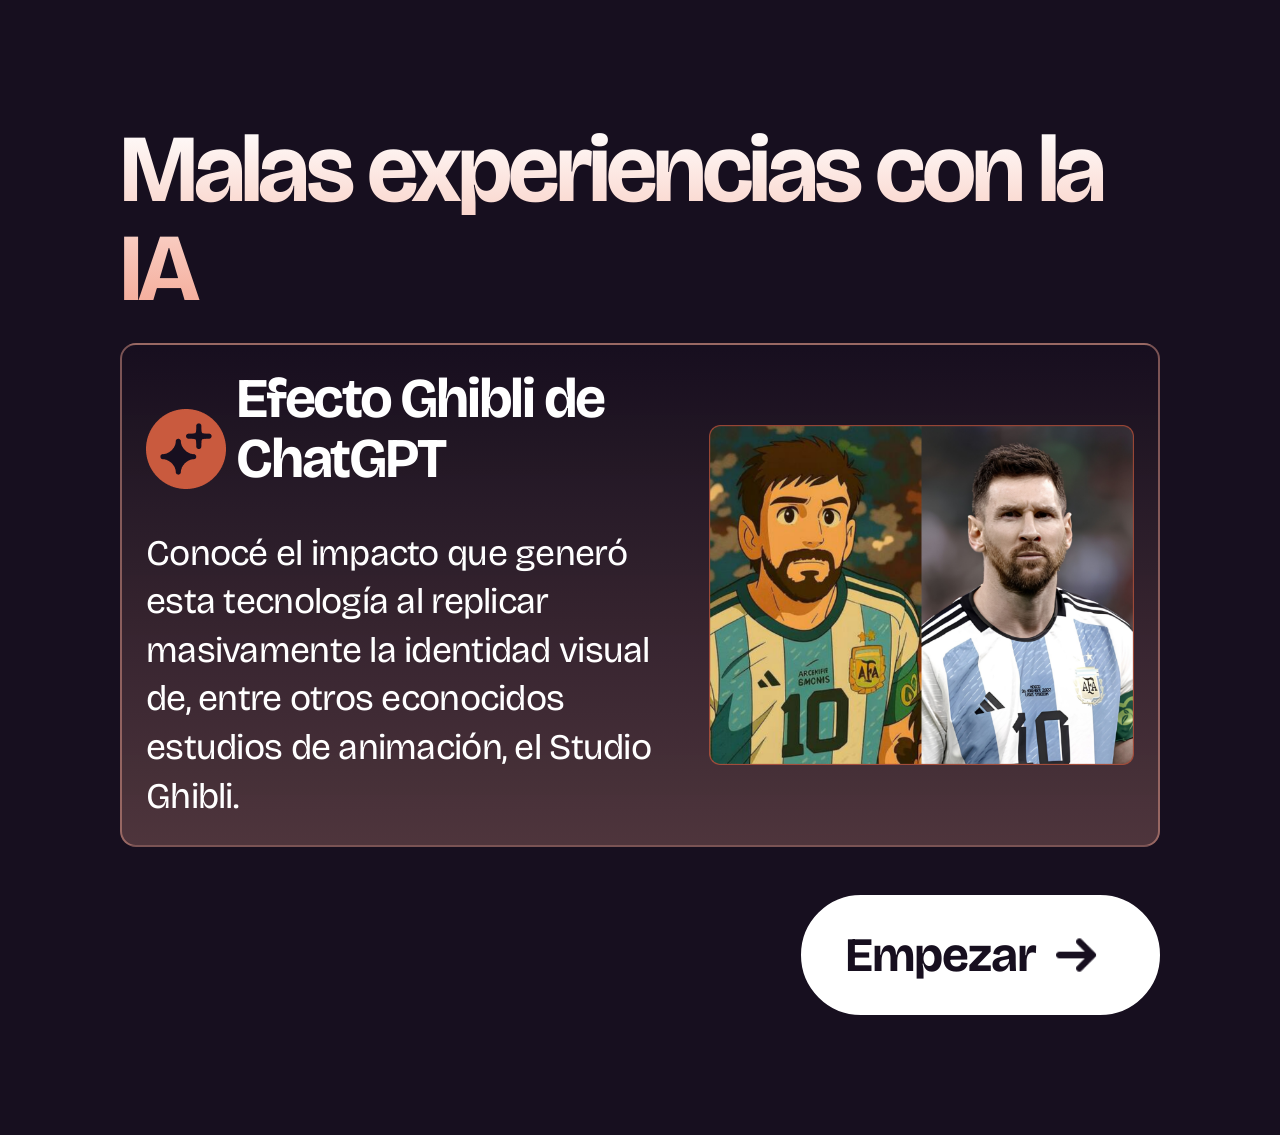
==== nucleo2__tp4/nucleo2.1.html @ 44e59a2b "Add files via upload" ====
<!doctype html>
<html lang="en">
  <head>
    <meta charset="UTF-8" />
    <meta name="viewport" content="width=device-width, initial-scale=1.0" />

    <title>Generación de imágenes con IA • Arte digital</title>

    <link rel="preconnect" href="https://fonts.googleapis.com" />
    <link rel="preconnect" href="https://fonts.gstatic.com" crossorigin />
    <link
      href="https://fonts.googleapis.com/css2?family=Bricolage+Grotesque:opsz,wght@12..96,200..800&display=swap"
      rel="stylesheet"
    />

    <link rel="stylesheet" href="./estilos-nucleo2.css" />
  </head>
  <body class="pantalla-malas_exp">
    <div class="pantalla4">
      <header>
        <h1 class="titulo-degradado2">Malas experiencias con la IA</h1>
      </header>

      <main>
        <div class="tarjeta_roja_messi">
          <div>
            <div class="opciones img">
              <img src="img/estrellitas_rojo.png" alt="" />
              <h2>Efecto Ghibli de ChatGPT</h2>
            </div>
            <p>
              Conocé el impacto que generó esta tecnología al replicar
              masivamente la identidad visual de, entre otros econocidos
              estudios de animación, el Studio Ghibli.
            </p>
          </div>
          <img
            class="imagen-comparacion"
            src="img/comparacion_messi1.png"
            alt="QuieroMorir"
          />
        </div>
      </main>

      <footer>
        <a href="nucleo2.2.html" class="boton1">
          Empezar
          <img src="img/Flecha derecha.png" alt="" />
        </a>
      </footer>
    </div>
    <!-- <script src="dibujo.js"></script> -->
  </body>
</html>
---- nucleo2__tp4/estilos-nucleo2.css ----
html {
  background-color: #170f1f;
}

html,
body {
  min-height: 100vh;
  margin: 0;
}

body {
  margin: 0;
  max-width: 100%;
  overflow-x: hidden;
  padding-top: 1px;
  position: relative;

  background-image: url(../img/fondo12.png);
  background-size: cover;
  background-position: center;
  background-repeat: no-repeat;
}

/*
========================================
            TIPOGRAFIAS
========================================
*/

h1 {
  font-family: "Bricolage Grotesque", sans-serif;
  font-optical-sizing: auto;
  font-weight: 700;
  font-size: clamp(2rem, 7.4vw, 96px);
  line-height: 1.03;
  text-align: left;
  letter-spacing: -0.04em;
}

h2 {
  font-family: "Bricolage Grotesque", sans-serif;
  font-optical-sizing: auto;
  font-weight: 700;
  font-size: 64px;
  line-height: 1.08;
  text-align: left;
  letter-spacing: -0.04em;
}

h3 {
  font-family: "Bricolage Grotesque", sans-serif;
  font-optical-sizing: auto;
  font-weight: 700;
  font-size: 48px;
  line-height: 1.2;
  text-align: left;
  letter-spacing: -0.04em;
}

h4 {
  font-family: "Bricolage Grotesque", sans-serif;
  font-optical-sizing: auto;
  font-weight: 700;
  font-size: 40px;
  line-height: 1.2;
  text-align: left;
  letter-spacing: -0.04em;
}

h5 {
  font-family: "Bricolage Grotesque", sans-serif;
  font-optical-sizing: auto;
  font-weight: 700;
  font-size: 36px;
  line-height: 1.2;
  text-align: left;
  letter-spacing: -0.04em;
}

h6 {
  font-family: "Bricolage Grotesque", sans-serif;
  font-optical-sizing: auto;
  font-weight: 700;
  font-size: 24px;
  line-height: 1.2;
  text-align: left;
  letter-spacing: -0.04em;
}

p,
ol,
li {
  font-family: "Bricolage Grotesque", sans-serif;
  font-optical-sizing: auto;
  font-weight: 400;
  font-size: 36px;
  line-height: 1.35;
  text-align: left;
  letter-spacing: -0.02em;
}

h1,
h2,
h3,
h4,
h5,
h6,
p,
ol,
li {
  color: #ffffff;
  margin: 24px;
}

/*
===========================================================
                VARIAION DE TIPOGRAFIAS
===========================================================
*/

.titulo-degradado {
  font-size: 110px;

  background: linear-gradient(to bottom, #ffffff, #d7b0e6);
  color: transparent;
  background-clip: text;
  -webkit-background-clip: text;
  margin-top: 0px;
  margin-bottom: 24px;
}

.titulo-degradado2 {
  font-size: clamp(3.2rem, 8vw, 96px);
  background: linear-gradient(to bottom, #ffffff, #f4a794);
  color: transparent;
  background-clip: text;
  -webkit-background-clip: text;
  margin: 0 0 24px;
}

.titulo-degradado3 {
  font-size: 100px;

  background: linear-gradient(to bottom, #ffffff, #92ff70);
  color: transparent;
  background-clip: text;
  -webkit-background-clip: text;
  margin: 0;
}

.resaltado1 {
  margin-bottom: 0px;
  color: #d7b0e6;
}

.resaltado2 {
  color: #170f1f;
  border-radius: 200px;
  background-color: #d7b0e6;
  padding: 8px 16px;
  font-weight: 700px;
}

.resaltado3 {
  font-weight: 700;
}

.resaltado4 {
  margin-bottom: 0px;
  color: #f4a794;
}

.resaltado5 {
  margin: 0px;
  color: #d2f5c7;
}

.fuentes {
  font-weight: 300;
  opacity: 0.75;
}

/*
========================================
            TARJETAS
========================================
*/

.tarjeta {
  display: flex;
  flex-direction: column;
  align-items: center;
  justify-content: center;
  gap: 20px;
  padding: 20px;
}

.contenedorTarjeta {
  border-radius: 16px;
  /* border: 1px solid #f4a794; */
  padding: 0%;

  width: 500px;
  margin-bottom: 20%;
  margin-left: auto;
  box-sizing: border-box;

  background-origin: border-box;
  -webkit-background-origin: border-box;
  background-clip: padding-box, border-box;
  -webkit-background-clip: padding-box, border-box;
}

.contenedorTarjeta img {
  max-width: 100%;
}

.contenTituloImagen {
  display: flex;
  justify-content: space-between; /* Envía el primer elemento a la izquierda y el último a la derecha */
  align-items: flex-start; /* Alinea los elementos arriba */
  margin-left: 100px;
}

.messias{
    width: 30%;
    height: 30%;
    margin-right: auto;
    margin-top: 20px;
    border-radius: 20px;
}

.opciones {
  display: flex;
  align-items: center;
  gap: 10px;
}

.opciones img {
  margin-bottom: center;
  width: 80px;
  height: 80px;
}

.imgTomasG {
  width: 45%;
  height: 45%;
  border-radius: 8px;
  border: 2px solid #79da5b80;
}

.ejTomasG {
  width: 100%;
  max-width: 640px;
  height: auto;
  margin: 0;
  border-radius: 20px;
  box-shadow: 0px 0px 100px rgba(72, 253, 0, 0.5);
  border: 5px solid #79da5b;
  box-sizing: border-box;
}

.pantalla_malditotomas {
  display: grid;
  grid-template-columns: repeat(auto-fit, minmax(min(100%, 320px), 1fr));

  gap: 60px;
}

.pantalla_malditotomas h1 {
  font-size: clamp(2rem, 7vw, 6.25rem);
}

.pantalla4 .pantalla_malditotomas h2 {
  font-size: clamp(1.5rem, 4vw, 3.5rem);
}

.pantalla_malditotomas h3 {
  font-size: clamp(1.25rem, 3vw, 3rem);
}

.pantalla_malditotomas .ejTomasG {
  justify-self: end;
}

.textito {
  display: flex;
  flex-direction: row;
  gap: 200px;
}

.textito-messi {
  display: grid;
  grid-template-columns: repeat(2, minmax(0, 1fr));
  gap: 16px;
}

.textito-messi h2,
.textito-messi h3 {
  margin: 0;
}

.textito-messi h2 {
  font-size: 32px;
}

.pantalla4 .textito-messi h2 {
  font-size: 32px;
  margin: 0;
}

.imagen-comparacion {
  display: block;
  width: 100%;
  max-width: 520px;
  height: auto;
  border-radius: 8px;
}

.pantalla4 .tarjeta_roja_messi {
  box-sizing: border-box;
  display: grid;
  grid-template-columns: minmax(0, 1fr) minmax(220px, 0.8fr);
  align-items: center;
  gap: 32px;
  padding: 24px;

  border: 2px solid rgba(244, 167, 148, 0.45);
  border-radius: 16px;
  background: linear-gradient(
    to bottom,
    rgba(23, 15, 31, 0.35),
    rgba(244, 167, 148, 0.25)
  );
}

/*
========================================
            PANTALLAS
========================================
*/

.pantalla-malas_exp {
  margin: 0;
  max-width: 100%;
  overflow-x: hidden;
  padding-top: 1px;
  position: relative;

  background-image: url(../img/fondo11.png);
  background-size: cover;
  background-position: center;
  background-repeat: no-repeat;
}

.pantalla-malas_exp_2 {
  margin: 0;
  max-width: 100%;
  overflow-x: hidden;
  padding-top: 1px;
  position: relative;

  background-image: url(../img/fondo12.png);
  background-size: cover;
  background-position: center;
  background-repeat: no-repeat;
}

.pantalla-buenas_exp {
  margin: 0;
  max-width: 100%;
  overflow-x: hidden;
  padding-top: 1px;
  position: relative;

  background-image: url(./img/fondo7.png);
  background-size: cover;
  background-position: center;
  background-repeat: no-repeat;
}

.pantalla-tomasputo {
  margin: 0;
  max-width: 100%;
  overflow-x: hidden;
  padding-top: 1px;
  position: relative;

  background-image: url(./img/fondo6.jpg);
  background-size: cover;
  background-position: center;
  background-repeat: no-repeat;
}

.contenedorTarjeta {
  max-width: 400px;
  padding: 0px;
}

.contenedorTarjeta h4 {
  font-size: 28px;
  text-align: center; /* en la referencia el texto estÃ¡ centrado */
  margin: 16px 0;
}

.contenedorTarjeta p {
  font-size: 24px;
  margin: 0;
}

.contenedorTarjeta .opciones {
  margin-bottom: 12px;
}

.contenedorTarjeta .opciones img {
  width: 52px;
  height: 52px;
}

.tarjetaDegradadoVerde {
  /*nuevo*/
  border-radius: 8px;
  border: 2px solid #79da5b80;
  flex-direction: row;
  margin-left: 100px;
  padding: 16px;

  display: flex;
  justify-content: center;

  width: 90%;
  max-width: 90%;
  height: 20%;
  max-height: 100%;
  box-sizing: border-box;

  background: linear-gradient(to bottom, #170f1f00, #3f772e88);

  background-origin: border-box;
  -webkit-background-origin: border-box;
  background-clip: padding-box, border-box;
  -webkit-background-clip: padding-box, border-box;
}
/*
========================================
            PANTALLA 2 MANO
========================================
*/

.columna-texto {
  display: flex;
  flex-direction: column;
  justify-content: space-between;
  padding: 0px 0;
}

.columna-texto footer {
  display: flex;
  align-items: center;
  gap: 20px;
  padding: 0;
}

.subtitulo {
  font-weight: 400;
  font-size: 48px;
}

.contenedorTarjeta2 {
  display: flex;
  gap: 24px;
}

.tarjeta2 {
  box-sizing: border-box;
  padding: 24px;
  cursor: pointer;

  border: 2px solid rgba(215, 176, 230, 0.45);
  border-radius: 16px;
  background: linear-gradient(
    to bottom,
    rgba(23, 15, 31, 0.35),
    rgba(215, 176, 230, 0.25)
  );

  transition:
    border-color 0.2s,
    box-shadow 0.2s,
    transform 0.2s;
}

.tarjeta2:hover {
  border-color: #d7b0e6;
}

.tarjeta2.seleccionada {
  border-color: #ffffff;
  box-shadow: 0 0 0 4px rgba(215, 176, 230, 0.6);
}

.tarjeta2 img {
  display: block;
  width: 100%;

  /* todas las imÃ¡genes con la misma forma */
  object-fit: cover; /* recorta en vez de deformar */
  border-radius: 8px;
}

.tarjeta2 h3 {
  font-size: 40px;
  margin: 16px 0 0;
}

.tarjeta2 h6 {
  font-size: 20px;
  font-weight: 400;
  margin: 4px 0 0;
  color: #d7b0e6;
}

.tarjeta2-roja {
  box-sizing: border-box;
  padding: 24px;

  border: 2px solid rgba(244, 167, 148, 0.45);
  border-radius: 16px;
  background: linear-gradient(
    to bottom,
    rgba(23, 15, 31, 0.35),
    rgba(244, 167, 148, 0.25)
  );
}

.tarjeta2-roja-exp {
  box-sizing: border-box;
  display: flex;
  align-items: center;
  gap: 24px;
  padding: 24px;

  border: 2px solid rgba(244, 167, 148, 0.45);
  border-radius: 16px;
  background: linear-gradient(
    to bottom,
    rgba(23, 15, 31, 0.35),
    rgba(244, 167, 148, 0.25)
  );
}

.convertir_imgs ul {
  display: grid;
  grid-template-columns: repeat(3, minmax(0, 1fr)) minmax(500px, 0.8fr);
  gap: 0px;
  list-style: none;
  padding-left: 0;
}

.convertir_imgs .tarjeta2 {
  padding: 0;
  margin: 12px;
}

.convertir_imgs .tarjeta2_cuqui {
  grid-column: 4;
  grid-row: 1 / 2;
  margin-left: 32px;
  padding: 24px;
  display: flex;
  flex-direction: column;
  justify-content: center;
  border: 2px solid rgba(244, 167, 148, 0.45);
}

.convertir_imgs .tarjeta2_cuqui:hover {
  border-color: #f4a794;
}

.convertir_imgs .tarjeta2_cuqui h3 {
  margin: 12px 0 0;
}

/* ---------- Footer con el botÃ³n a la derecha ---------- */

.pantalla3 footer {
  display: flex;
  justify-content: flex-end;
  padding: 0;
  margin-top: 40px;
}

/*
========================================
        PANTALLA 4 MINIJUEGO
========================================
*/

.pantalla4 {
  min-height: 100vh;
  box-sizing: border-box;
  padding: 120px 120px;

  display: flex;
  flex-direction: column;
}

.pantalla4 main {
  flex: 0;
}

/* saco los mÃ¡rgenes de 24px para alinear todo al borde izquierdo */
.pantalla4 h2,
.pantalla4 h6,
.pantalla4 p {
  margin: 0;
}

.pantalla4 h2 {
  font-size: 56px;
  margin-bottom: 40px;
}

/* ---------- Tarjeta grande ---------- */

.contenedorTarjeta3 {
  display: grid;
  grid-template-columns: 360px 1fr;
  gap: 40px;
  padding: 30px;
  box-sizing: border-box;

  border: 1px solid rgba(255, 255, 255, 0.35);
  border-radius: 16px;
  background-color: linear-gradient(
    to bottom,
    rgba(163, 102, 190, 50%),
    rgba(23, 15, 31, 25%)
  );
}

/* ---------- TÃ­tulos de las columnas ---------- */

.pantalla4 h5 {
  font-size: 32px;
  line-height: 1.1;
  margin: 0 0 8px;
  white-space: nowrap;
  font-weight: 500;
}
/* ---------- Columna izquierda: referencia ---------- */

.refEstilo h6 {
  margin-bottom: 16px;
}

.refEstilo img {
  display: block;
  width: 100%;
  height: auto;
  object-fit: contain;
  border-radius: 8px;
}

.creditoLicencia {
  margin-top: 4px;
  font-size: 22px;
  font-weight: 300;
  opacity: 0.75;
}

/* ---------- Columna derecha: prompt ---------- */

.pantalla4 .contenedorH6 {
  margin-bottom: 16px;
}

/* ---------- Footer ---------- */

.pantalla4 footer {
  display: flex;
  justify-content: space-between;
  align-items: center;
  padding: 0;
  margin-top: 28px;
}

.pantalla4 .instruccion {
  display: flex;
  align-items: center;
  gap: 16px;
}

.pantalla4 .instruccion img {
  width: 36px;
  height: 36px;
}

.pantalla4 .instruccion p {
  font-size: 28px;
  font-weight: 700;
}

/* el botÃ³n un poco mÃ¡s chico que en las otras pantallas */
.pantalla4 .boton3 {
  font-size: 48px;
  padding: 12px 32px;
  margin-top: 0;
  gap: 10px;
}

.pantalla4 .boton3 img {
  width: 80px;
  height: 80px;
}

footer {
  padding: 20px;
}

.game-container {
  text-align: center;
  padding: 16px;
  border-radius: 10px;
  box-shadow: 0 4px 10px rgba(0, 0, 0, 0.1);
  border: 2px solid #79da5b80;
  margin-left: 0;
  width: 100%;
  max-width: 100%;
  box-sizing: border-box;

  background: linear-gradient(to bottom, #170f1f00, #3f772e88);
  background-origin: border-box;
  -webkit-background-origin: border-box;
  background-clip: padding-box, border-box;
  -webkit-background-clip: padding-box, border-box;
}

.textoIzDer {
  display: flex;
  justify-content: space-between;
  align-items: center;
  gap: 16px;
  width: 100%;
  box-sizing: border-box;
}

.textoIzDer h3 {
  margin: 24px;
}

.items-container,
.slots-container {
  display: grid;
  grid-template-columns: repeat(4, minmax(0, 1fr));
  gap: 15px;
  margin: 20px 0;
  min-height: 80px;
  padding: 15px;
  box-sizing: border-box;
}

.items-container {
  border-radius: 8px;
}

.slots-container span {
  color: rgba(255, 255, 255, 0.6);
  font-size: 80px;
  font-weight: bold;
}

/* Estilos de los objetos que se arrastran */
.draggable {
  width: 100%;
  aspect-ratio: 396 / 238;
  height: auto;
  color: white;
  font-size: 24px;
  font-weight: bold;
  display: flex;
  justify-content: center;
  align-items: center;
  border: 4px solid #6c757d;
  border-radius: 24px;
  box-sizing: border-box;
  cursor: grab;
  user-select: none;
  box-shadow: 0 4px 6px rgba(0, 0, 0, 0.2);
}

.me_harta {
  position: relative;
  width: 100%;
  aspect-ratio: 396 / 238;
  height: auto;
  color: white;
  font-size: 24px;
  font-weight: bold;
  display: flex;
  justify-content: center;
  align-items: center;
  border: 4px solid #6c757d;
  border-radius: 24px;
  box-sizing: border-box;

  user-select: none;
  box-shadow: 0 4px 6px rgba(0, 0, 0, 0.2);
}

.draggable_correcto {
  border-color: #5cd65c;
}

.draggable_incorrecto {
  border-color: #e8643c;
}

.drag-image {
  width: 100%;
  height: 100%;
  object-fit: contain; /* Evita que la imagen se deforme */
  pointer-events: none; /* Muy importante: evita que el navegador intente arrastrar la imagen en vez de la caja contenedora */
}

.icono_rata {
  position: absolute;
  left: 16px;
  top: 16px;
}

.draggable:active {
  cursor: grabbing;
}

.hide {
  opacity: 0.2;
}

/* ESTILOS DE LAS CASILLAS DE DESTINO */
.slot {
  position: relative;
  width: 100%;
  aspect-ratio: 396 / 238;
  min-width: 0;
  border: 3px dashed #6c757d; /* Borde punteado oscuro */
  background-color: rgba(48, 47, 47, 0.5);
  border-radius: 8px;
  display: flex;
  justify-content: center;
  align-items: center;

  transition:
    background-color 0.3s,
    border-color 0.3s;
}

.slot.filled > span {
  display: none;
}

.slot.filled {
  border-color: transparent;
  background-color: transparent;
}

.slot > .draggable {
  height: 100%;
}

.slots-container.orden-correcto .slot {
  aspect-ratio: 396 / 445;
}

.slot.hovered {
  background-color: #e3f2fd;
  border-color: #007bff;
  border-style: solid;
}

#message {
  font-weight: bold;
}

.mensajito {
  display: flex;
  justify-content: center;
  align-items: center;
  flex-direction: row;
  gap: 10px;
  margin-top: 20px;
}

@media (max-width: 900px) {
  .pantalla4 {
    padding: 40px 24px;
  }

  .items-container,
  .slots-container {
    grid-template-columns: repeat(2, minmax(0, 1fr));
  }
}

/*
========================================
            BOTONES
========================================
*/

.boton1 {
  display: inline-flex;
  align-items: center;
  gap: 0px;

  padding: 16px 40px;
  margin-top: 20px;
  margin-left: auto;

  background-color: #ffffff;
  border: #ffffff;
  border-style: solid;
  border-width: 4px;
  border-radius: 200px;
  cursor: pointer;

  font-family: "Bricolage Grotesque", sans-serif;
  font-weight: 700;
  font-size: 48px;
  letter-spacing: -0.02em;
  color: #170f1f;
  text-decoration: none;
}

.boton1 img {
  width: 80px;
  height: 80px;
}

.boton2 {
  display: inline-flex;
  align-items: center;
  gap: 0px;

  padding: 16px 40px;
  margin-top: 20px;

  background-color: rgba(255, 255, 255, 20%);
  border: #ffffff;
  border-style: solid;
  border-width: 4px;
  border-radius: 200px;
  cursor: pointer;

  font-family: "Bricolage Grotesque", sans-serif;
  font-weight: 700;
  font-size: 48px;
  letter-spacing: -0.02em;
  color: #ffffff;
  text-decoration: none;
}

.boton2 img {
  width: 80px;
  height: 80px;
}

.boton3 {
  display: inline-flex;
  justify-content: flex-end;
  align-items: center;
  gap: 10px;

  padding: 16px 40px;
  margin-top: 20px;

  background-color: #ffffff;
  border: #ffffff;
  border-style: solid;
  border-width: 4px;
  border-radius: 200px;
  cursor: pointer;

  font-family: "Bricolage Grotesque", sans-serif;
  font-weight: 700;
  font-size: 48px;
  letter-spacing: -0.02em;
  color: #170f1f;
  text-decoration: none;
}

.boton3 img {
  width: 80px;
  height: 80px;
}

.degradado_boton1 {
  background: linear-gradient(to bottom, #ffffff, #d2f5c7);
  border: transparent;
}

.degradado_boton2 {
  background: linear-gradient(to bottom, #ffffff, #f4a794);
  border: transparent;
}

.degradado_boton3 {
  background: linear-gradient(to bottom, #ffffff, #d7b0e6);
  border: transparent;
}

/* ---------- BotÃ³n Confirmar bloqueado ---------- */

.boton3 {
  transition:
    background-color 0.2s,
    color 0.2s;
}

.boton3.deshabilitado {
  background-color: rgba(255, 255, 255, 0.3);
  border-color: transparent;
  color: rgba(23, 15, 31, 0.6);
  pointer-events: none; /* no se puede clickear */
  cursor: default;
}

.boton3.deshabilitado img {
  width: 80px;
  height: 80px;
}

.convertir_imgs .tarjeta2 img {
  cursor: pointer;
  transition: transform 0.2s ease;
}


/* Contenedor de cada tarjeta */
.convertir_imgs .tarjeta2:not(.tarjeta2_cuqui) {
  position: relative; /* Necesario para superponer las dos imágenes */
  width: 300px;       /* Ajustá al tamaño de tu diseño */
  height: 220px;
  overflow: hidden;
  border-radius: 16px;
  cursor: pointer;
  user-select: none;  /* Evita que se seleccione o arrastre la imagen al mantener click */
}

/* Ambas imágenes (original y Ghibli) ocupan exactamente el mismo espacio */
.convertir_imgs .tarjeta2:not(.tarjeta2_cuqui) img {
  position: absolute;
  inset: 0;
  width: 100%;
  height: 100%;
  object-fit: cover;
  object-position: center;
  display: block;
  pointer-events: none; /* Evita el efecto fantasma de arrastrar imagen del navegador */
}

/* La imagen nueva empieza invisible (opacity: 0) */
.convertir_imgs .tarjeta2 img.img-ghibli {
  opacity: 0;
  /* Si soltás antes de 1s, vuelve atrás rápido (0.25s) */
  transition: opacity 0.25s ease-out;
}

/* Mientras mantenés apretado, tarda exactamente 1 segundo en aparecer por completo */
.convertir_imgs .tarjeta2.manteniendo img.img-ghibli {
  opacity: 1;
  transition: opacity 1s linear;
}

/* Una vez completado el segundo, queda fija en opacity: 1 */
.convertir_imgs .tarjeta2.convertida {
  cursor: default;
}

.convertir_imgs .tarjeta2.convertida img.img-ghibli {
  opacity: 1;
}

/* Contenedor de cada tarjeta */
.convertir_imgs .tarjeta2:not(.tarjeta2_cuqui) {
  position: relative;
  width: 300px;
  height: 220px;
  overflow: hidden;
  border-radius: 16px;
  cursor: pointer;
  user-select: none;
  box-sizing: border-box; /* Evita que el borde agrande la caja */
  border: 4px solid transparent; /* Borde transparente inicial para transición suave */
  transition: border-color 0.3s ease, box-shadow 0.3s ease;
  border-color: rgba(215, 176, 230, 0.25);
}

/* Recuadro verde al completarse la conversión */
.convertir_imgs .tarjeta2.convertida {
  cursor: default;
  border-color: #79da5b;
  box-shadow: 0px 0px 25px rgba(121, 218, 91, 0.5);
}
/* Contenedor exterior de la barra de tiempo */
.barra-tiempo-contenedor {
  width: 100%;
  height: 18px;
  background-color: rgba(255, 255, 255, 0.15);
  border: 2px solid rgba(255, 255, 255, 0.15);
  border-radius: 200px;
  overflow: hidden;
  margin-top: 12px;
  box-sizing: border-box;
}

/* Relleno interno que se va achicando */
.barra-tiempo-relleno {
  width: 100%;
  height: 100%;
  background: white;
  border-radius: 200px;
  transform-origin: left center;
}





.boton1.deshabilitado {
  opacity: 0.35;
  pointer-events: none; /* Bloquea cualquier click */
  cursor: default;
}

/* Agregale transición suave al panel derecho */
.pantalla4 .tarjeta2_cuqui {
  transition: background 0.4s ease, border-color 0.4s ease, box-shadow 0.4s ease;
}

/* Mensaje oculto inicialmente */
.tarjeta2_cuqui .mensaje-logrado {
  display: none;
  margin: 8px 0 0 0;
  font-weight: 700;
  font-size: clamp(1.1rem, 1.8vw, 1.6rem);
  color: #79da5b;
}

/* Estado cuando se completan las 6/6 imágenes */
.pantalla4 .tarjeta2_cuqui.completado {
  border-color: #79da5b;
  background: linear-gradient(
    to bottom,
    rgba(23, 15, 31, 0.5),
    rgba(63, 119, 46, 0.45)
  );
  box-shadow: 0px 0px 30px rgba(121, 218, 91, 0.35);
}

.pantalla4 .tarjeta2_cuqui.completado .mensaje-logrado {
  display: block;
}

/* Opcional: que la barra de tiempo también se tiña de verde al ganar */
.pantalla4 .tarjeta2_cuqui.completado .barra-tiempo-relleno {
  background: linear-gradient(to right, #79da5b, #d2f5c7);
}
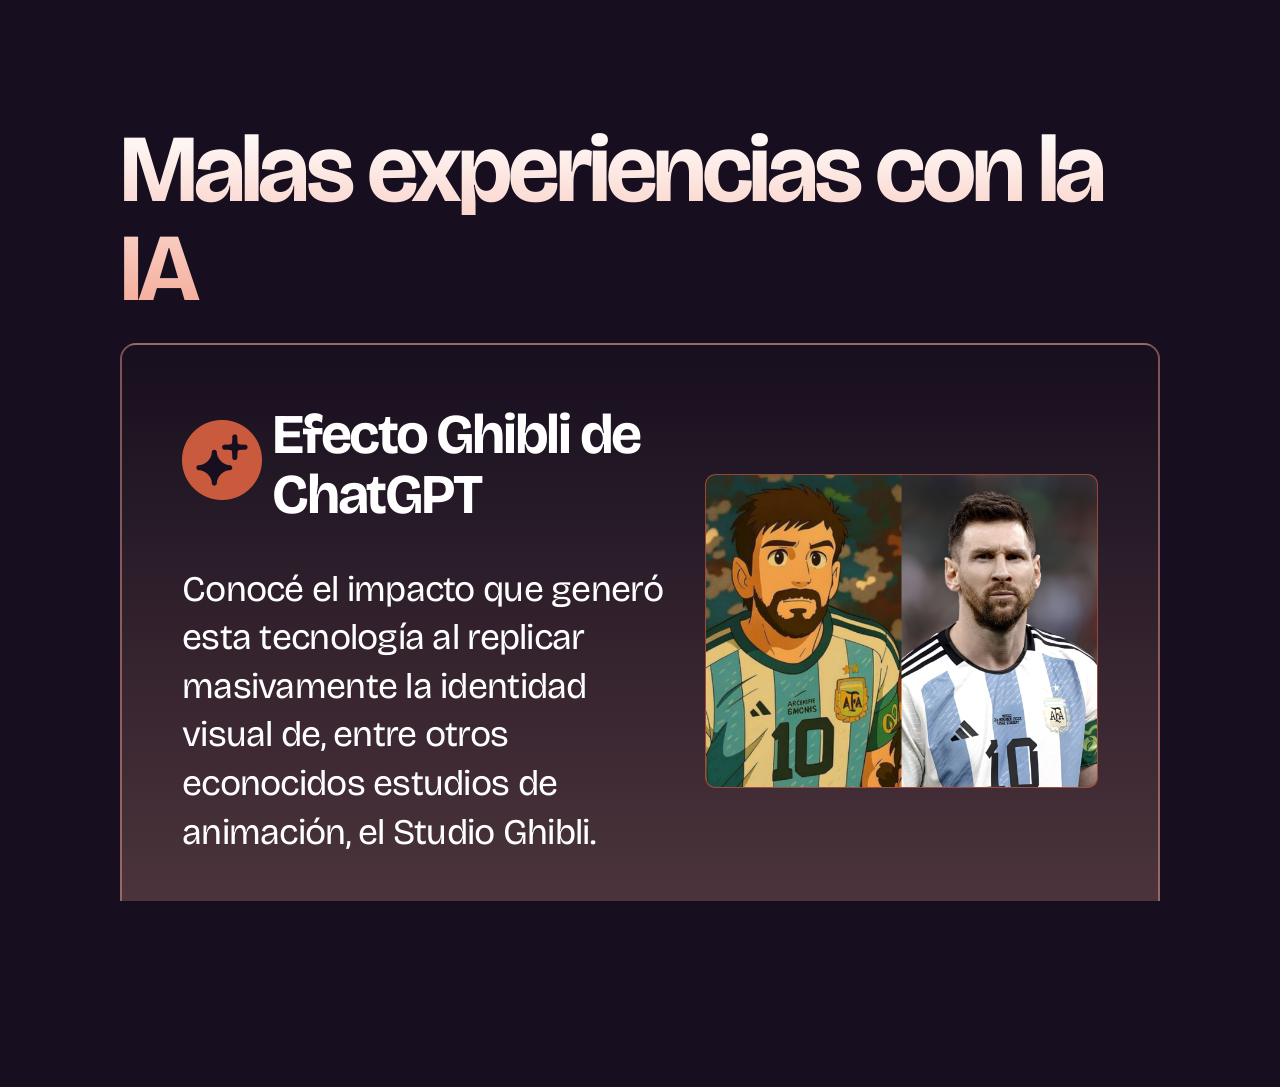
==== commit 2488c52e: "Add files via upload" ====
--- a/nucleo2__tp4/nucleo2.1.html
+++ b/nucleo2__tp4/nucleo2.1.html
@@ -48,7 +48,4 @@
           <img src="img/Flecha derecha.png" alt="" />
         </a>
       </footer>
-    </div>
-    <!-- <script src="dibujo.js"></script> -->
-  </body>
 </html>
--- a/nucleo2__tp4/estilos-nucleo2.css
+++ b/nucleo2__tp4/estilos-nucleo2.css
@@ -4,15 +4,16 @@
 
 html,
 body {
-  min-height: 100vh;
+  min-height: 1%;
   margin: 0;
+  overflow: hidden;
 }
 
 body {
   margin: 0;
   max-width: 100%;
   overflow-x: hidden;
-  padding-top: 1px;
+  padding-top: 0;
   position: relative;
 
   background-image: url(../img/fondo12.png);
@@ -240,6 +241,7 @@
   margin-bottom: center;
   width: 80px;
   height: 80px;
+  padding-bottom: 50px;
 }
 
 .imgTomasG {
@@ -323,7 +325,7 @@
   grid-template-columns: minmax(0, 1fr) minmax(220px, 0.8fr);
   align-items: center;
   gap: 32px;
-  padding: 24px;
+  padding: 60px;
 
   border: 2px solid rgba(244, 167, 148, 0.45);
   border-radius: 16px;
@@ -347,6 +349,7 @@
   padding-top: 1px;
   position: relative;
 
+
   background-image: url(../img/fondo11.png);
   background-size: cover;
   background-position: center;
@@ -359,6 +362,7 @@
   overflow-x: hidden;
   padding-top: 1px;
   position: relative;
+  height: 100vh;
 
   background-image: url(../img/fondo12.png);
   background-size: cover;
@@ -1165,4 +1169,9 @@
 /* Opcional: que la barra de tiempo también se tiña de verde al ganar */
 .pantalla4 .tarjeta2_cuqui.completado .barra-tiempo-relleno {
   background: linear-gradient(to right, #79da5b, #d2f5c7);
+}
+
+.pantalla4 {
+  height: 100vh;
+
 }
